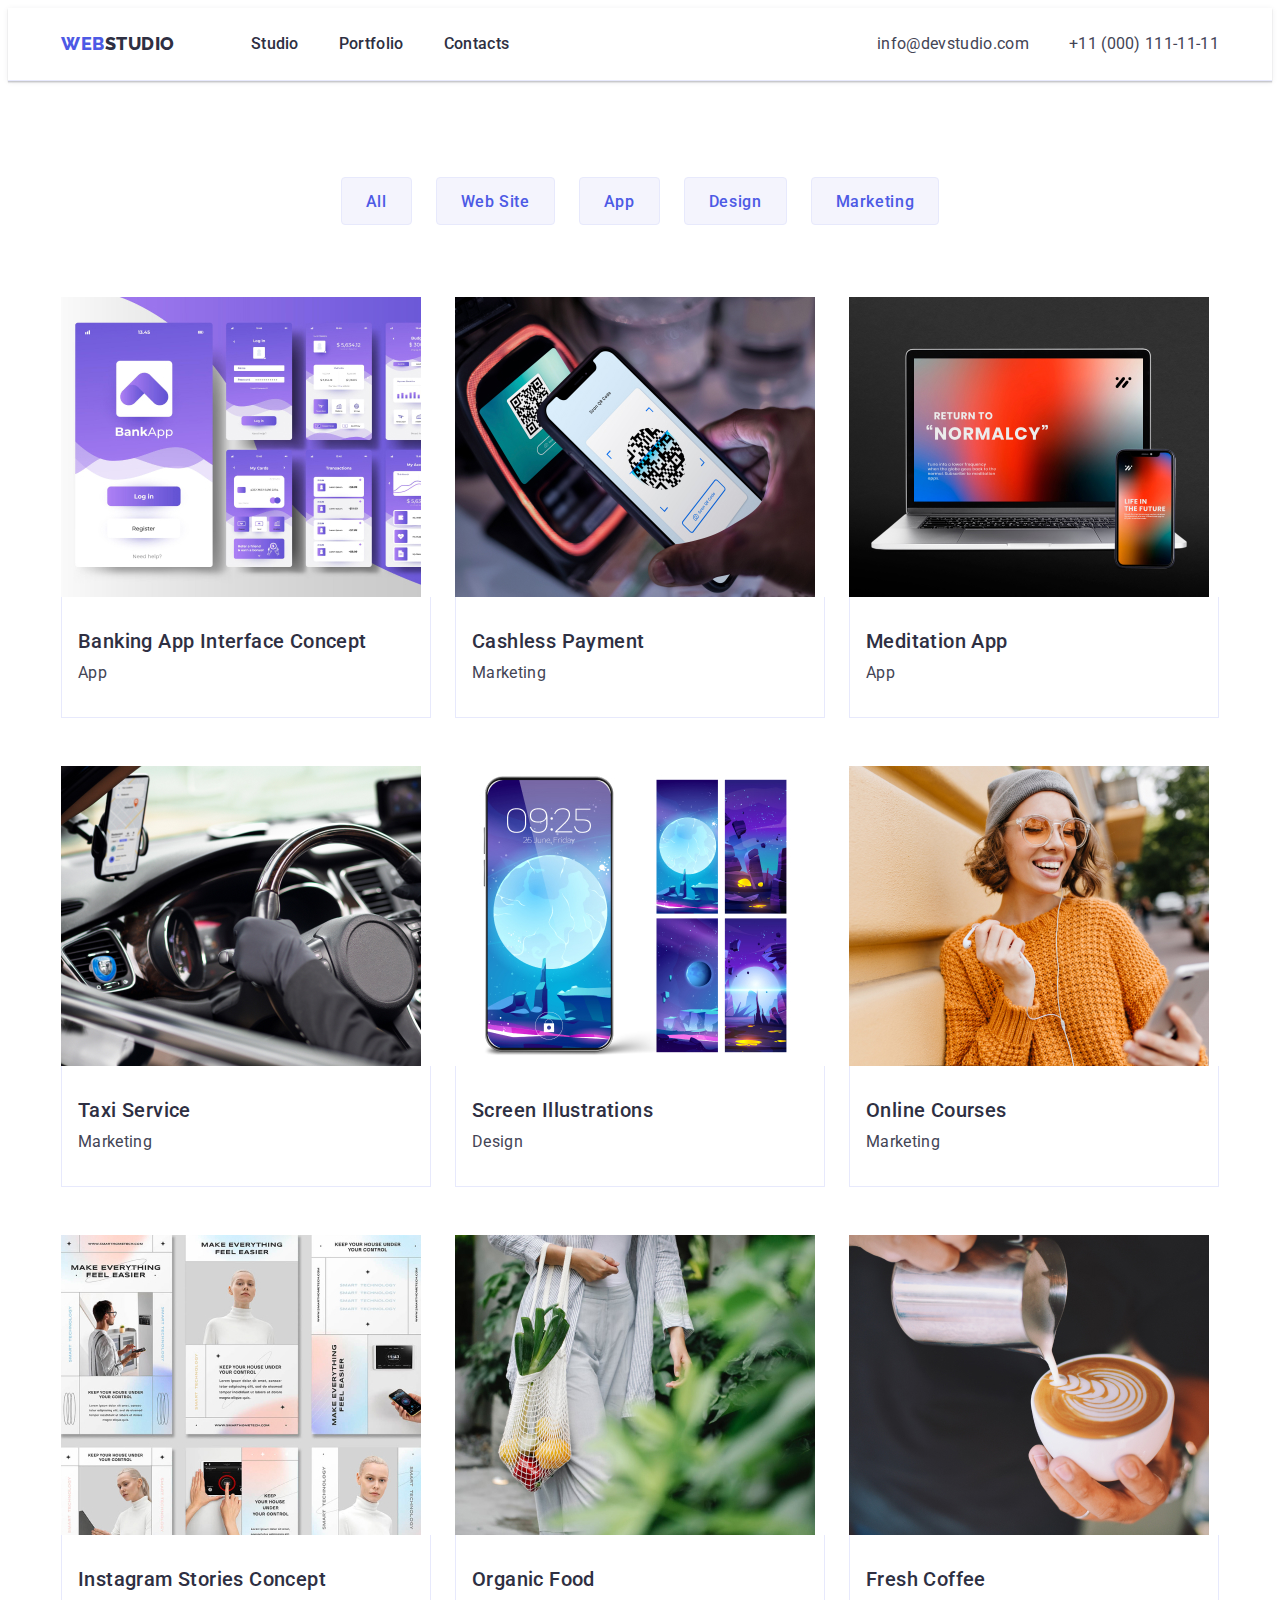
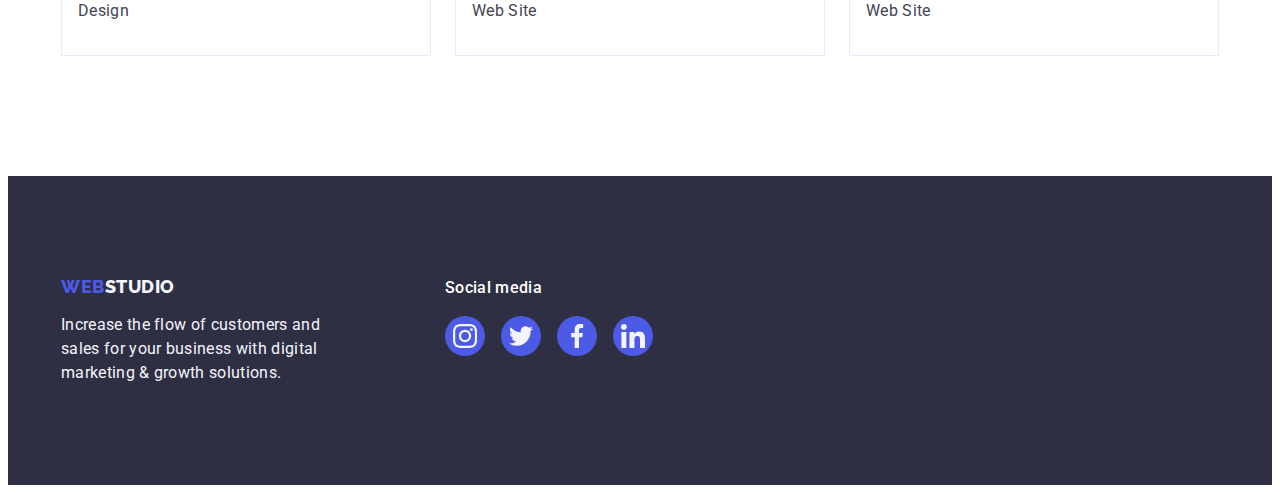
==== portfolio.html @ f6e6ac5c "Create portfolio.html" ====
<!DOCTYPE html>
<html lang="en">

<head>
    <meta charset="UTF-8" />
    <meta name="viewport" content="width=device-width, initial-scale=1.0" />
    <meta name="description" content="" />
    <title>Portfolio</title>
    <link rel="preconnect" href="https://fonts.googleapis.com" />
    <link rel="preconnect" href="https://fonts.gstatic.com" crossorigin />
    <link href="https://fonts.googleapis.com/css2?family=Raleway:wght@800&family=Roboto:wght@400;500;700;900&display=swap"
        rel="stylesheet" />
    <link rel="stylesheet" href="https://cdnjs.cloudflare.com/ajax/libs/modern-normalize/2.0.0/modern-normalize.min.css"
        integrity="sha512-4xo8blKMVCiXpTaLzQSLSw3KFOVPWhm/TRtuPVc4WG6kUgjH6J03IBuG7JZPkcWMxJ5huwaBpOpnwYElP/m6wg=="
        crossorigin="anonymous" referrerpolicy="no-referrer" />
    <link rel="stylesheet" href="./css/styles.css" />
</head>
<body>
    <header class="page-header">
        <div class="header-container container">
            <nav class="main-navigation">
                <a class="logo-text link" href="./index.html">Web<span class="logo-span-header">Studio</span></a>
                <ul class="nav-menu list">
                    <li class="nav-menu-item">
                        <a class="nav-menu-link link" href="./index.html">Studio</a>
                    </li>
                    <li class="nav-menu-item">
                        <a class="nav-menu-link link" href="./portfolio.html">Portfolio</a>
                    </li>
                    <li class="nav-menu-item">
                        <a class="nav-menu-link link" href="">Contacts</a>
                    </li>
                </ul>
            </nav>
            <address class="contacts">
                <ul class="contacts-list list">
                    <li class="contacts-list-item">
                        <a class="contacts-list-link link" href="mailto:info@devstudio.com">info@devstudio.com</a>
                    </li>
                    <li class="contacts-list-item">
                        <a class="contacts-list-link link" href="tel:+110001111111">+11 (000) 111-11-11</a>
                    </li>
                </ul>
            </address>
        </div>
    </header>

    <main>
        <section class="work-exhamples-section">
            <div class="container">
                <h1 class="visually-hidden">Portfolio</h1>
                <ul class="filter-buttons-list list">
                    <li class="filter-buttons-item">
                        <button class="exhample-filter-button" type="button">All</button>
                    </li>
                    <li class="filter-buttons-item">
                        <button class="exhample-filter-button" type="button">
                            Web Site
                        </button>
                    </li>
                    <li class="filter-buttons-item">
                        <button class="exhample-filter-button" type="button">App</button>
                    </li>
                    <li class="filter-buttons-item">
                        <button class="exhample-filter-button" type="button">
                            Design
                        </button>
                    </li>
                    <li class="filter-buttons-item">
                        <button class="exhample-filter-button" type="button">
                            Marketing
                        </button>
                    </li>
                </ul>
                <ul class="work-exhamples-list list">
                    <li class="work-exhample-item">
                        <a class="work-exhample-link link" href="">
                            <div class="work-exhample-container">
                                <img src="./images/project_card01.jpg" alt="Screens of babk applications" width="360" height="300" />
                                <p class="work-exhample-overlay">
                                    14 Stylish and User-Friendly App Design Concepts · Task
                                    Manager App · Calorie Tracker App · Exotic Fruit Ecommerce
                                    App · Cloud Storage App
                                </p>
                            </div>
                            <div class="exhample-info">
                                <h2 class="work-exhample-title">
                                    Banking App Interface Concept
                                </h2>
                                <p class="work-exhample-type">App</p>
                            </div>
                        </a>
                    </li>
                    <li class="work-exhample-item">
                        <a class="work-exhample-link link" href="">
                            <div class="work-exhample-container">
                                <img src="./images/project_card02.jpg" alt="Payment by mobile phone" width="360" height="300" />
                                <p class="work-exhample-overlay">
                                    14 Stylish and User-Friendly App Design Concepts · Task
                                    Manager App · Calorie Tracker App · Exotic Fruit Ecommerce
                                    App · Cloud Storage App
                                </p>
                            </div>
                            <div class="exhample-info">
                                <h2 class="work-exhample-title">Cashless Payment</h2>
                                <p class="work-exhample-type">Marketing</p>
                            </div>
                        </a>
                    </li>
                    <li class="work-exhample-item">
                        <a class="work-exhample-link link" href="">
                            <div class="work-exhample-container">
                                <img src="./images/project_card03.jpg" alt="Psychological application Screen" width="360" height="300" />
                                <p class="work-exhample-overlay">
                                    14 Stylish and User-Friendly App Design Concepts · Task
                                    Manager App · Calorie Tracker App · Exotic Fruit Ecommerce
                                    App · Cloud Storage App
                                </p>
                            </div>
                            <div class="exhample-info">
                                <h2 class="work-exhample-title">Meditation App</h2>
                                <p class="work-exhample-type">App</p>
                            </div>
                        </a>
                    </li>
                    <li class="work-exhample-item">
                        <a class="work-exhample-link link" href="">
                            <div class="work-exhample-container">
                                <img src="./images/project_card04.jpg" alt="taxi driver's application" width="360" height="300" />
                                <p class="work-exhample-overlay">
                                    14 Stylish and User-Friendly App Design Concepts · Task
                                    Manager App · Calorie Tracker App · Exotic Fruit Ecommerce
                                    App · Cloud Storage App
                                </p>
                            </div>
                            <div class="exhample-info">
                                <h2 class="work-exhample-title">Taxi Service</h2>
                                <p class="work-exhample-type">Marketing</p>
                            </div>
                        </a>
                    </li>
                    <li class="work-exhample-item">
                        <a class="work-exhample-link link" href="">
                            <div class="work-exhample-container">
                                <img src="./images/project_card05.jpg" alt="Screens of mobilr phones" width="360" height="300" />
                                <p class="work-exhample-overlay">
                                    14 Stylish and User-Friendly App Design Concepts · Task
                                    Manager App · Calorie Tracker App · Exotic Fruit Ecommerce
                                    App · Cloud Storage App
                                </p>
                            </div>
                            <div class="exhample-info">
                                <h2 class="work-exhample-title">Screen Illustrations</h2>
                                <p class="work-exhample-type">Design</p>
                            </div>
                        </a>
                    </li>
                    <li class="work-exhample-item">
                        <a class="work-exhample-link link" href="">
                            <div class="work-exhample-container">
                                <img src="./images/project_card06.jpg" alt="Study via mobile phone" width="360" height="300" />
                                <p class="work-exhample-overlay">
                                    14 Stylish and User-Friendly App Design Concepts · Task
                                    Manager App · Calorie Tracker App · Exotic Fruit Ecommerce
                                    App · Cloud Storage App
                                </p>
                            </div> 
                            <div class="exhample-info">
                                <h2 class="work-exhample-title">Online Courses</h2>
                                <p class="work-exhample-type">Marketing</p>
                            </div>
                        </a>
                    </li>
                    <li class="work-exhample-item">
                        <a class="work-exhample-link link" href="">
                            <div class="work-exhample-container">
                                <img src="./images/project_card07.jpg" alt="Plan of the Instagram story" width="360" height="300" />
                                <p class="work-exhample-overlay">
                                    14 Stylish and User-Friendly App Design Concepts · Task
                                    Manager App · Calorie Tracker App · Exotic Fruit Ecommerce
                                    App · Cloud Storage App
                                </p>
                            </div>
                            <div class="exhample-info">
                                <h2 class="work-exhample-title">Instagram Stories Concept</h2>
                                <p class="work-exhample-type">Design</p>
                            </div>
                        </a>
                    </li>
                    <li class="work-exhample-item">
                        <a class="work-exhample-link link" href="">
                            <div class="work-exhample-container">
                                <img src="./images/project_card08.jpg" alt="Bag with organic food" width="360" height="300" />
                                <p class="work-exhample-overlay">
                                    14 Stylish and User-Friendly App Design Concepts · Task
                                    Manager App · Calorie Tracker App · Exotic Fruit Ecommerce
                                    App · Cloud Storage App
                                </p>
                            </div>
                            <div class="exhample-info">
                                <h2 class="work-exhample-title">Organic Food</h2>
                                <p class="work-exhample-type">Web Site</p>
                            </div>
                        </a>
                    </li>
                    <li class="work-exhample-item">
                        <a class="work-exhample-link link" href="">
                            <div class="work-exhample-container">
                                <img src="./images/project_card09.jpg" alt="Cup of coffee" width="360" height="300" />
                                <p class="work-exhample-overlay">
                                    14 Stylish and User-Friendly App Design Concepts · Task
                                    Manager App · Calorie Tracker App · Exotic Fruit Ecommerce
                                    App · Cloud Storage App
                                </p>
                            </div>
                            <div class="exhample-info">
                                <h2 class="work-exhample-title">Fresh Coffee</h2>
                                <p class="work-exhample-type">Web Site</p>
                            </div>
                        </a>
                    </li>
                </ul>
            </div>
        </section>
    </main>
    <footer class="page-footer">
        <div class="container footer-container">
            <div class="footer-text-container">
                <a class="logo-text link" href="./index.html">Web<span class="logo-span-footer">Studio</span></a>
                <p class="footer-text">
                    Increase the flow of customers and sales for your business with
                    digital marketing & growth solutions.
                </p>
            </div>
            <div class="footer-socials">
                <p class="footer-socials-media">Social media</p>
                <ul class="footer-social-list list">
                    <li class="footer-social-item">
                        <a href="" class="footer-social-link">
                            <svg class="footer-social-image" width="24" height="24">
                                <use href="./images/icons.svg#icon-instagram"></use>
                            </svg>
                        </a>
                    </li>
                    <li class="footer-social-item">
                        <a href="" class="footer-social-link">
                            <svg class="footer-social-image" width="24" height="24">
                                <use href="./images/icons.svg#icon-twitter"></use>
                            </svg>
                        </a>
                    </li>
                    <li class="footer-social-item">
                        <a href="" class="footer-social-link">
                            <svg class="footer-social-image" width="24" height="24">
                                <use href="./images/icons.svg#icon-facebook"></use>
                            </svg>
                        </a>
                    </li>
                    <li class="footer-social-item">
                        <a href="" class="footer-social-link">
                            <svg class="footer-social-image" width="24" height="24">
                                <use href="./images/icons.svg#icon-linkedin"></use>
                            </svg>
                        </a>
                    </li>
                </ul>
            </div>
        </div>
    </footer>
</body>

</html>
---- css/styles.css ----
:root {
    --black-navy: #2e2f42;
    --dark-grey-slate: #434455;
    --light-grey-slate: #8e8f99;
    --blue-main-iris: #4d5ae5;
    --blue-pressed-ocean: #404bbf;
    --light-white: #ffffff;
    --dark-white-cloud: #f4f4fd;
    --grey-light-cornflower: #e7e9fc;
    --main-font-family: "Roboto", sans-serif;
    --secondary-font-family: "Raleway", sans-serif;
    --transition-timing: 250ms cubic-bezier(0.4, 0, 0.2, 1);
}

.list {
    list-style-type: none;
}

.link {
    text-decoration: none;
}

button {
    cursor: pointer;
}

h1,
h2,
h3,
h4,
h5,
h6,
p {
    margin-top: 0;
    margin-bottom: 0;
}

ul,
ol {
    margin-top: 0;
    margin-bottom: 0;
    padding-left: 0;
}

img {
    display: block;
}

body {
    font-family: var(--main-font-family);
    color: var(--dark-grey-slate);
    background-color: var(--light-white);
}

.container {
    max-width: 1158px;
    padding-left: 15px;
    padding-right: 15px;
    margin-left: auto;
    margin-right: auto;
}

.visually-hidden {
    position: absolute;
    width: 1px;
    height: 1px;
    margin: -1px;
    border: 0;
    padding: 0;
    white-space: nowrap;
    clip-path: inset(100%);
    clip: rect(0 0 0 0);
    overflow: hidden;
}

.page-header {
    border-bottom: 1px solid var(--grey-light-cornflower);
    background: var(--light-white);
    box-shadow: 0px 1px 6px 0px rgba(46, 47, 66, 0.08), 0px 1px 1px 0px rgba(46, 47, 66, 0.16), 0px 2px 1px 0px rgba(46, 47,
            66, 0.08);
}

.header-container {
    display: flex;
    justify-content: space-between;
}

.main-navigation {
    display: flex;
    align-items: center;
}

.nav-menu {
    display: flex;
    gap: 40px;
}

.logo-text {
    color: var(--blue-main-iris);
    font-family: var(--secondary-font-family);
    font-size: 18px;
    font-weight: 800;
    line-height: 1.17;
    letter-spacing: 0.03em;
    text-transform: uppercase;
    margin-right: 76px;
}

.logo-span-header {
    color: var(--black-navy);
}

.nav-menu-link {
    display: block;
    padding-top: 24px;
    padding-bottom: 24px;
    font-weight: 500;
    line-height: 1.5;
    letter-spacing: 0.02em;
    color: var(--black-navy);
    transition: color var(--transition-timing);
}

.active-nav-link {
    color: var(--blue-pressed-ocean);
    position: relative;
}

.active-nav-link::after {
    position: absolute;
    bottom: -1px;

    display: block;
    content: "";

    width: 100%;
    height: 4px;
    background-color: var(--blue-pressed-ocean);
    border-radius: 2px;
}

.contacts {
    font-style: normal;
}

.contacts-list {
    display: flex;
    gap: 40px;
}

.contacts-list-link {
    display: block;
    padding-top: 24px;
    padding-bottom: 24px;
    line-height: 1.5;
    letter-spacing: 0.02em;
    color: var(--dark-grey-slate);
    transition: color var(--transition-timing);
}

.nav-menu-link:hover,
.nav-menu-link:focus,
.contacts-list-link:hover,
.contacts-list-link:focus {
    color: var(--blue-pressed-ocean);
}

.section-title {
    text-align: center;
    margin-bottom: 72px;
    font-size: 36px;
    font-weight: 700;
    line-height: 1.11;
    letter-spacing: 0.02em;
    text-transform: capitalize;
    color: var(--black-navy);
}

.hero-section {
    background-image: linear-gradient(rgba(46, 47, 66, 0.7),
            rgba(46, 47, 66, 0.7)),
        url(../images/people-office.jpg);
    background-repeat: no-repeat;
    background-position: center;
    background-size: cover;
    max-width: 1440px;
    padding-top: 188px;
    padding-bottom: 188px;
    margin-left: auto;
    margin-right: auto;
}

.hero-title {
    margin-bottom: 48px;
    margin-left: auto;
    margin-right: auto;
    max-width: 496px;
    font-size: 56px;
    font-weight: 700;
    line-height: 1.07;
    letter-spacing: 0.02em;
    color: var(--light-white);
}

.hero-button {
    display: block;
    margin-left: auto;
    margin-right: auto;
    height: 56px;
    min-width: 169px;
    padding-left: 32px;
    padding-right: 32px;
    font-family: var(--main-font-family);
    font-size: 16px;
    font-weight: 500;
    line-height: 1.5;
    letter-spacing: 0.04em;
    color: var(--light-white);
    background-color: var(--blue-main-iris);
    border: none;
    border-radius: 4px;
    box-shadow: 0px 4px 4px 0px rgba(0, 0, 0, 0.15);
    transition: background-color var(--transition-timing);
}

.hero-button:hover,
.hero-button:focus {
    background-color: var(--blue-pressed-ocean);
}

.advantages-section {
    padding-top: 120px;
    padding-bottom: 120px;
}

.advantages-list {
    display: flex;
    gap: 24px;
}

.advantage-item {
    flex-basis: calc((100% - 72px) / 4);
}

.advantage-image-container {
    display: flex;
    justify-content: center;
    align-items: center;
    background-color: var(--dark-white-cloud);
    padding: 24px 100px;
    margin-bottom: 8px;
    border-radius: 4px;
    height: 112px;
}

.advantage-title {
    margin-bottom: 8px;
    font-size: 20px;
    font-weight: 500;
    line-height: 1.2;
    letter-spacing: 0.02em;
    color: var(--black-navy);
}

.advantage-text {
    line-height: 1.5;
    letter-spacing: 0.02em;
}

.our-work {
    padding-bottom: 120px;
}

.work-list {
    display: flex;
    gap: 24px;
}

.work-list-item {
    flex-basis: calc((100% - 48px) / 3);
}

.team-section {
    background-color: var(--dark-white-cloud);
    padding-top: 120px;
    padding-bottom: 120px;
}

.team-list {
    display: flex;
    gap: 24px;
}

.team-member {
    flex-basis: calc((100% - 72px) / 4);
    background-color: var(--light-white);
    border-radius: 0px 0px 4px 4px;
    box-shadow: 0px 2px 1px 0px rgba(46, 47, 66, 0.08),
        0px 1px 1px 0px rgba(46, 47, 66, 0.16),
        0px 1px 6px 0px rgba(46, 47, 66, 0.08);
}

.team-member-description {
    padding-top: 32px;
    padding-bottom: 32px;
}

.team-member-name {
    text-align: center;
    margin-bottom: 8px;
    font-size: 20px;
    font-weight: 500;
    line-height: 1.2;
    letter-spacing: 0.02em;
    color: var(--black-navy);
}

.team-member-position {
    text-align: center;
    line-height: 1.5;
    letter-spacing: 0.02em;
}

.member-social-list {
    display: flex;
    gap: 24px;
    justify-content: center;
    margin-top: 8px;
}

.member-social-item {
    width: 40px;
    height: 40px;
}

.member-social-link {
    width: 100%;
    height: 100%;
    border-radius: 50%;
    background-color: var(--blue-main-iris);
    display: flex;
    align-items: center;
    justify-content: center;
    transition: background-color var(--transition-timing);
}

.member-social-link:hover,
.member-social-link:focus {
    background-color: var(--blue-pressed-ocean);
}

.member-social-image {
    fill: var(--dark-white-cloud);
}

.our-customers {
    padding-top: 120px;
    padding-bottom: 120px;
}

.customers-list {
    display: flex;
    gap: 24px;
}

.customers-list-item {
    width: calc((100% - 120px) / 6);
    height: 88px;
}

.customers-item-link {
    width: 100%;
    height: 100%;
    display: flex;
    justify-content: center;
    align-items: center;
    border-radius: 4px;
    border-width: 1px;
    border-style: solid;
    color: var(--light-grey-slate);
    transition: border-color var(--transition-timing), color var(--transition-timing);
}

.customers-item-link:hover,
.customers-item-link:focus {
    color: var(--blue-pressed-ocean)
}

.customer-item-image {
    display: block;
    fill: currentColor;
    transition: fill var(--transition-timing);
}

.customers-item-link:hover .customer-item-image,
.customers-item-link:focus .customer-item-image {
    fill: var(--blue-pressed-ocean);
}

.page-footer {
    background-color: var(--black-navy);
    padding-top: 100px;
    padding-bottom: 100px;
}

.footer-container {
    display: flex;
    align-items: baseline;
}

.footer-text-container {
    margin-right: 120px;
}

.page-footer .logo-text {
    display: inline-block;
    margin-bottom: 16px;
}

.logo-span-footer {
    color: var(--dark-white-cloud);
}

.footer-text {
    max-width: 264px;
    line-height: 1.5;
    letter-spacing: 0.02em;
    color: var(--dark-white-cloud);
}

.footer-socials-media {
    color: var(--light-white);
    font-size: 16px;
    font-weight: 500;
    line-height: 1.5;
    letter-spacing: 0.02em;
    margin-bottom: 16px;
}

.footer-social-list {
    display: flex;
    gap: 16px;
}

.footer-social-item {
    width: 40px;
    height: 40px;
}

.footer-social-link {
    display: flex;
    justify-content: center;
    align-items: center;
    width: 100%;
    height: 100%;
    border-radius: 50%;
    background-color: var(--blue-main-iris);
    transition: background-color var(--transition-timing);
}

.footer-social-link:hover,
.footer-social-link:focus {
    background-color: #31d0aa;
}

.footer-social-image {
    fill: var(--dark-white-cloud);
}

.work-exhamples-section {
    padding-top: 96px;
    padding-bottom: 120px;
}

.exhample-filter-button {
    height: 48px;
    padding: 12px 24px;
    font-family: var(--main-font-family);
    font-size: 16px;
    font-weight: 500;
    line-height: 1.5;
    letter-spacing: 0.04em;
    color: var(--blue-main-iris);
    background-color: var(--dark-white-cloud);
    border-radius: 4px;
    border-width: 1px;
    border-style: solid;
    border-color: var(--grey-light-cornflower);
    transition: color var(--transition-timing),
        background-color var(--transition-timing),
        border-color var(--transition-timing), box-shadow var(--transition-timing);
}

.exhample-filter-button:hover,
.exhample-filter-button:focus {
    color: var(--light-white);
    background-color: var(--blue-pressed-ocean);
    border-color: transparent;
    box-shadow: 0px 2px 2px 0px rgba(0, 0, 0, 0.12),
        0px 2px 1px 0px rgba(0, 0, 0, 0.08), 0px 3px 1px 0px rgba(0, 0, 0, 0.1);
}

.filter-buttons-list {
    display: flex;
    justify-content: center;
    gap: 24px;
    margin-bottom: 72px;
}

.work-exhamples-list {
    display: flex;
    flex-wrap: wrap;
    column-gap: 24px;
    row-gap: 48px;
}

.work-exhample-link {
    display: block;
    transition: box-shadow var(--transition-timing);
}

.work-exhample-link:hover,
.work-exhample-link:focus {
    box-shadow: 0px 2px 1px 0px rgba(46, 47, 66, 0.08),
        0px 1px 1px 0px rgba(46, 47, 66, 0.16),
        0px 1px 6px 0px rgba(46, 47, 66, 0.08);
}

.work-exhample-link:hover .work-exhample-overlay,
.work-exhample-link:focus .work-exhample-overlay {
    transform: translateY(0);
}

.work-exhample-container {
    position: relative;
    overflow: hidden;
}

.work-exhample-overlay {
    padding: 40px 32px;
    position: absolute;
    top: 0;
    left: 0;
    height: 100%;
    color: var(--dark-white-cloud);
    line-height: 1.5;
    letter-spacing: 0.02em;
    background-color: var(--blue-main-iris);
    transform: translateY(100%);
    transition: transform var(--transition-timing);
}

.work-exhample-item {
    width: calc((100% - 48px) / 3);
    transition: box-shadow var(--transition-timing);
}

.work-exhample-item:hover {
    box-shadow: 0px 2px 1px 0px rgba(46, 47, 66, 0.08),
        0px 1px 1px 0px rgba(46, 47, 66, 0.16),
        0px 1px 6px 0px rgba(46, 47, 66, 0.08);
}

.exhample-info {
    padding: 32px 16px;
    border-left: 1px solid var(--grey-light-cornflower);
    border-right: 1px solid var(--grey-light-cornflower);
    border-bottom: 1px solid var(--grey-light-cornflower);
}

.work-exhample-title {
    margin-bottom: 8px;
    font-size: 20px;
    font-weight: 500;
    line-height: 1.2;
    letter-spacing: 0.02em;
    color: var(--black-navy);
    transition: color var(--transition-timing);
}

.work-exhample-type {
    line-height: 1.5;
    letter-spacing: 0.02em;
    color: var(--dark-grey-slate);
}

.work-exhample-title:hover,
.work-exhample-title:focus

    {
    color: var(--blue-pressed-ocean);
}

.overlay {
    width: inherit;
}


.modal-backdrop {
    position: fixed;
    top: 0;
    left: 0;
    z-index: 999;
    width: 100%;
    height: 100%;
    background-color: rgba(46, 47, 66, 0.4);
    transition: opacity var(--transition-timing),
        visibility var(--transition-timing);
}

.is-hidden {
    opacity: 0;
    visibility: hidden;
    pointer-events: none;
}

.modal-backdrop.is-hidden .modal-window {
    transform: translate(-50%, -50%) scale(0.5);
}

.modal-window {
    position: absolute;
    top: 50%;
    left: 50%;
    transform: translate(-50%, -50%) scale(1);
    width: 408px;
    min-height: 584px;
    background-color: #fcfcfc;
    border-radius: 4px;
    box-shadow: 0px 2px 1px 0px rgba(0, 0, 0, 0.2),
        0px 1px 3px 0px rgba(0, 0, 0, 0.12), 0px 1px 1px 0px rgba(0, 0, 0, 0.14);
    transition: transform var(--transition-timing);
}

.close-modal-button {
    position: absolute;
    display: flex;
    justify-content: center;
    align-items: center;
    width: 24px;
    height: 24px;
    padding: 0;
    top: 24px;
    right: 24px;
    background-color: var(--grey-light-cornflower);
    border-radius: 50%;
    border: 1px solid rgba(0, 0, 0, 0.1);
    line-height: 0;
    transition: background-color var(--transition-timing),
        border var(--transition-timing);
}

.close-modal-image {
    fill: var(--black-navy);
    transition: fill var(--transition-timing);
}

.close-modal-button:hover,
.close-modal-button:focus {
    background-color: var(--blue-pressed-ocean);
    border: none;
}

.close-modal-button:hover .close-modal-image,
.close-modal-button:focus .close-modal-image {
    fill: var(--light-white);
}
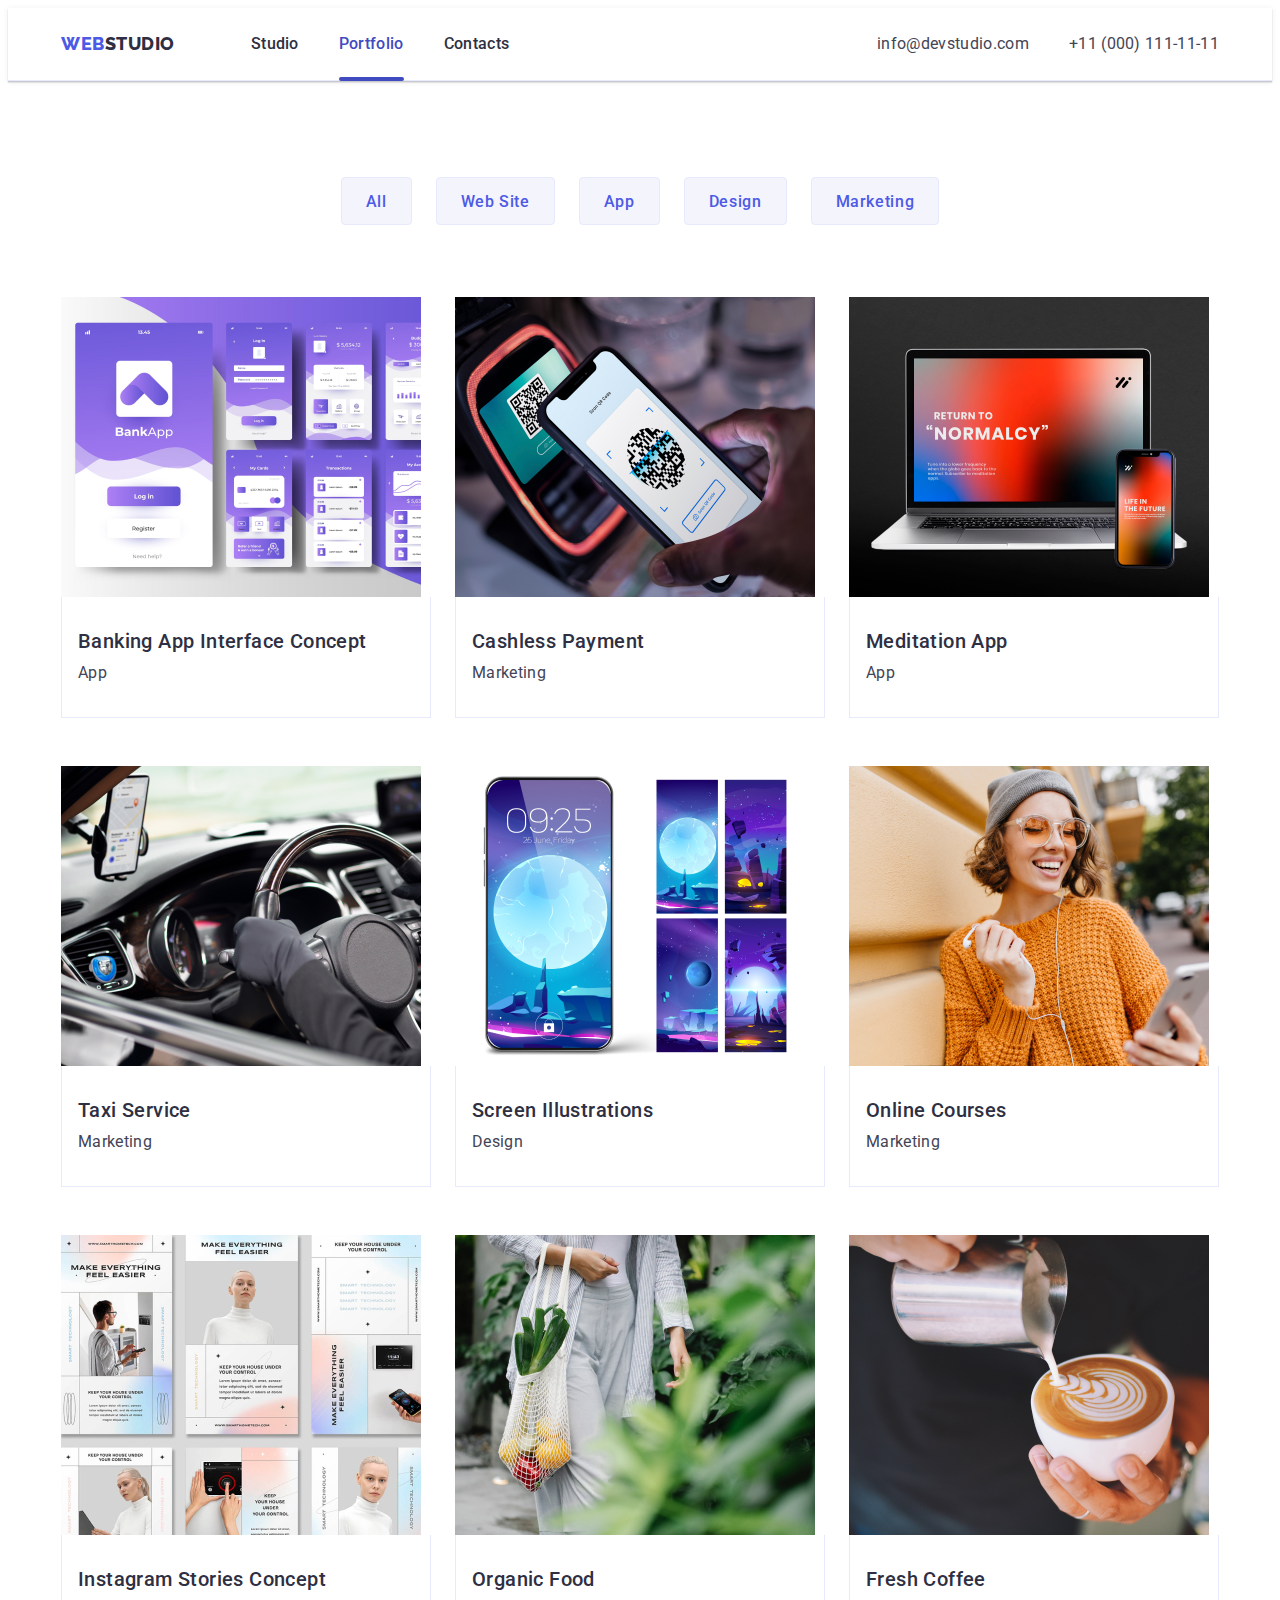
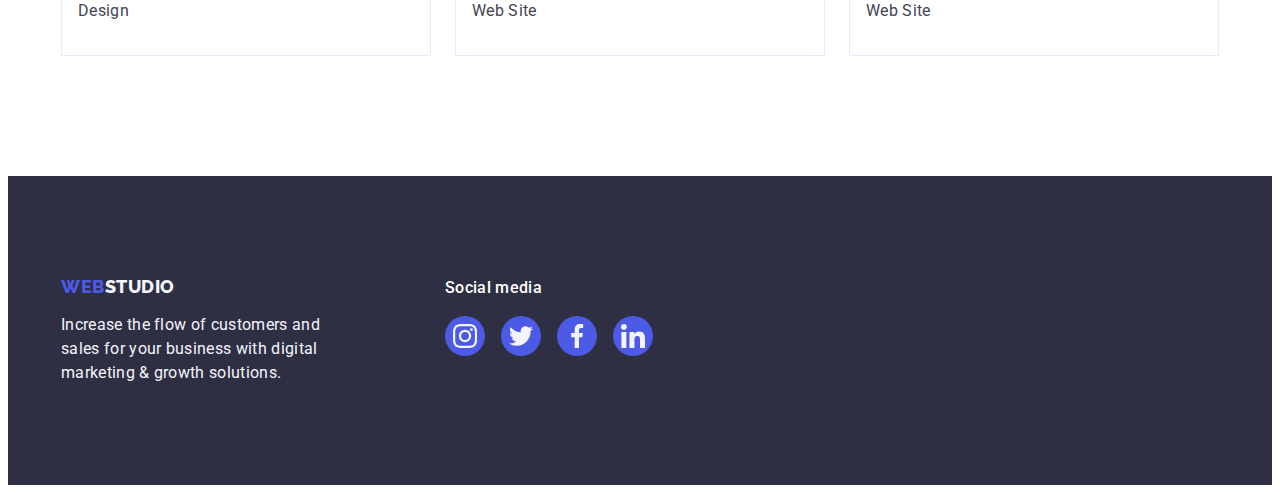
==== commit 9e6caf24: "Update portfolio.html" ====
--- a/portfolio.html
+++ b/portfolio.html
@@ -25,7 +25,7 @@
                         <a class="nav-menu-link link" href="./index.html">Studio</a>
                     </li>
                     <li class="nav-menu-item">
-                        <a class="nav-menu-link link" href="./portfolio.html">Portfolio</a>
+                        <a class="nav-menu-link active-nav-link link" href="./portfolio.html">Portfolio</a>
                     </li>
                     <li class="nav-menu-item">
                         <a class="nav-menu-link link" href="">Contacts</a>
